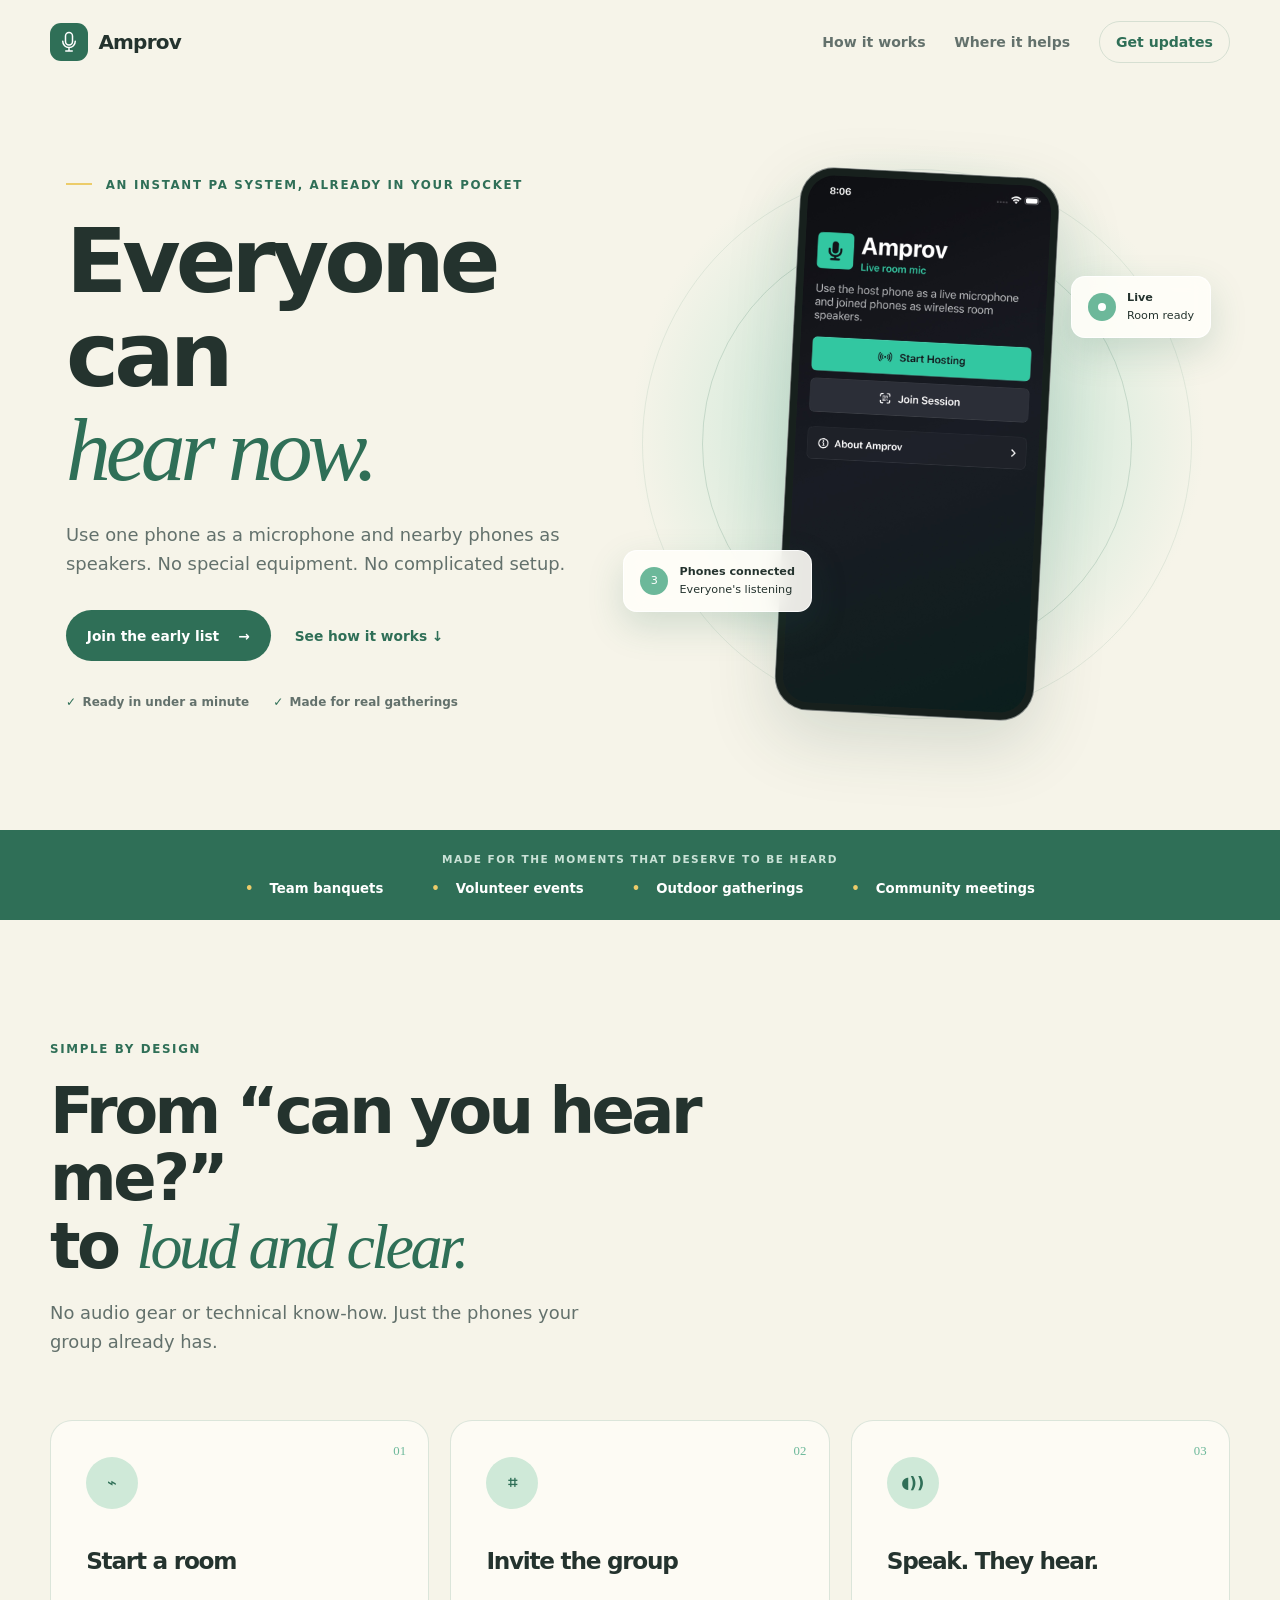
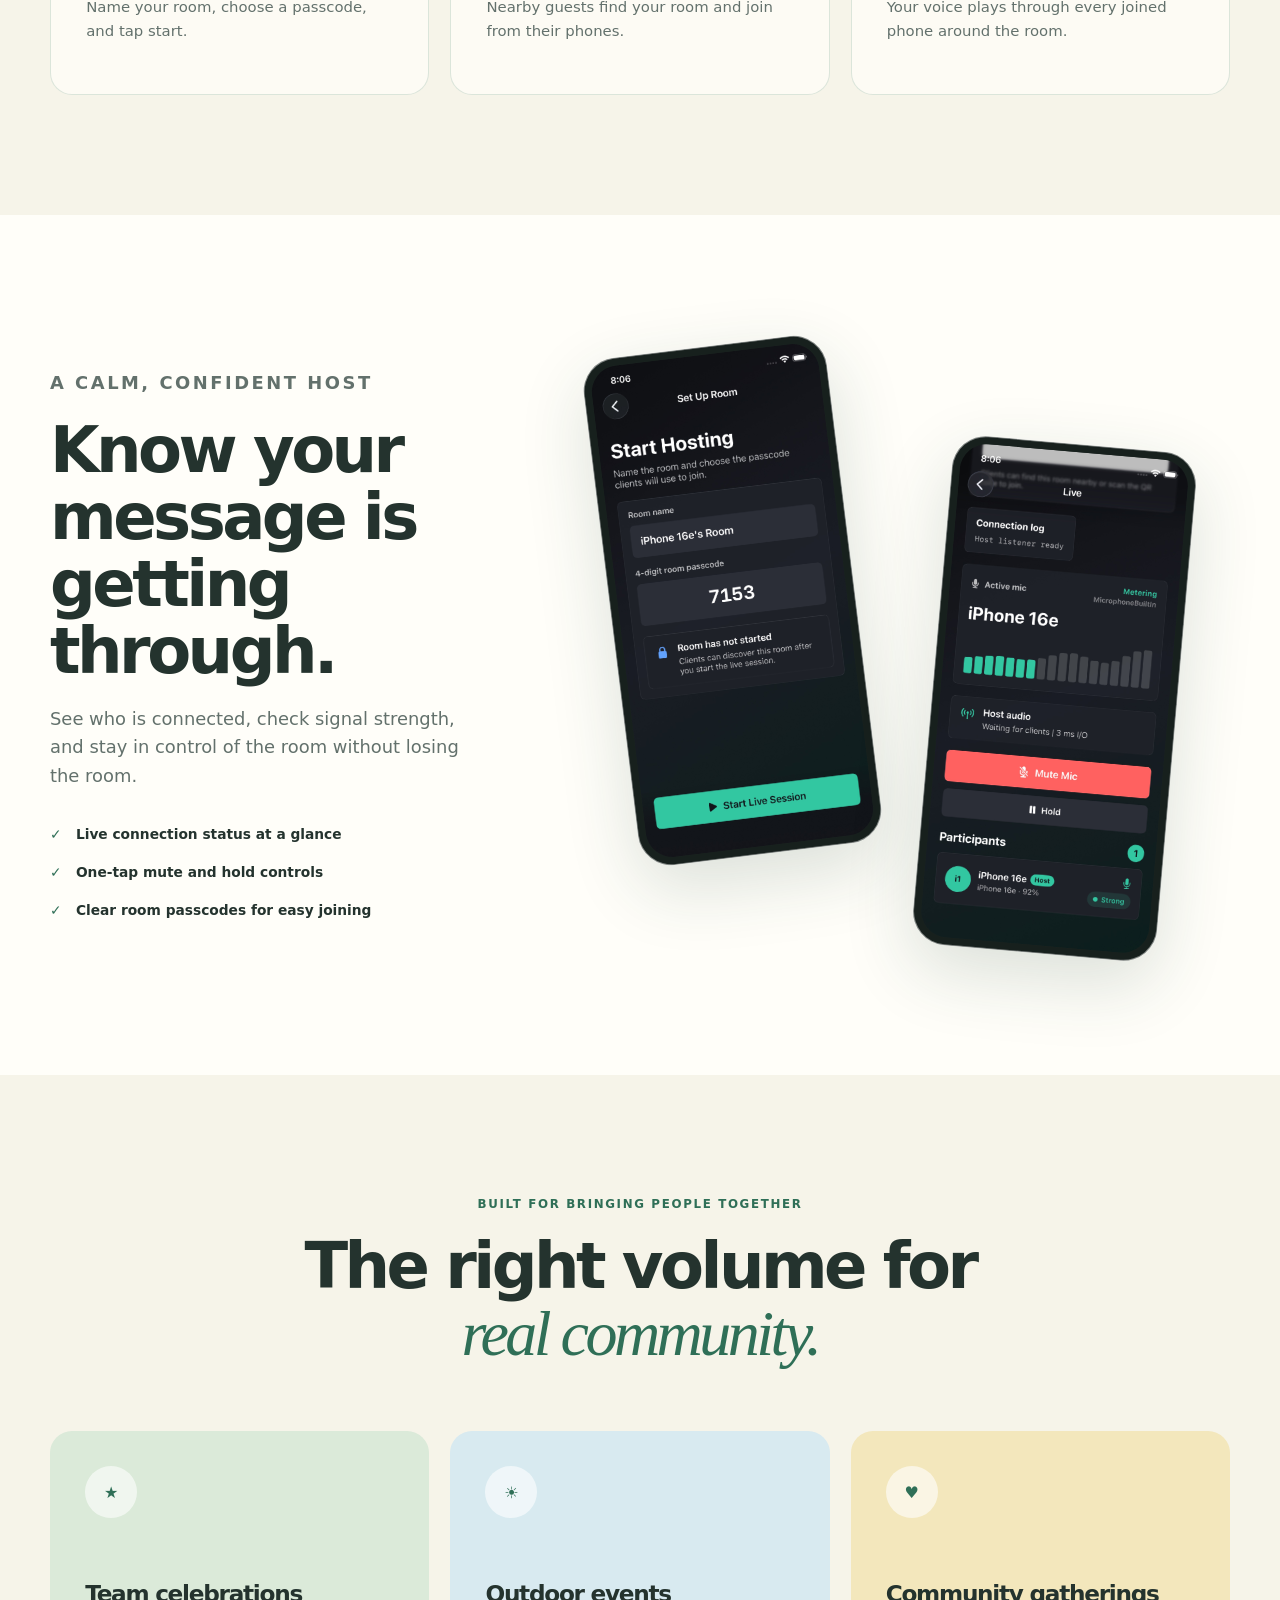
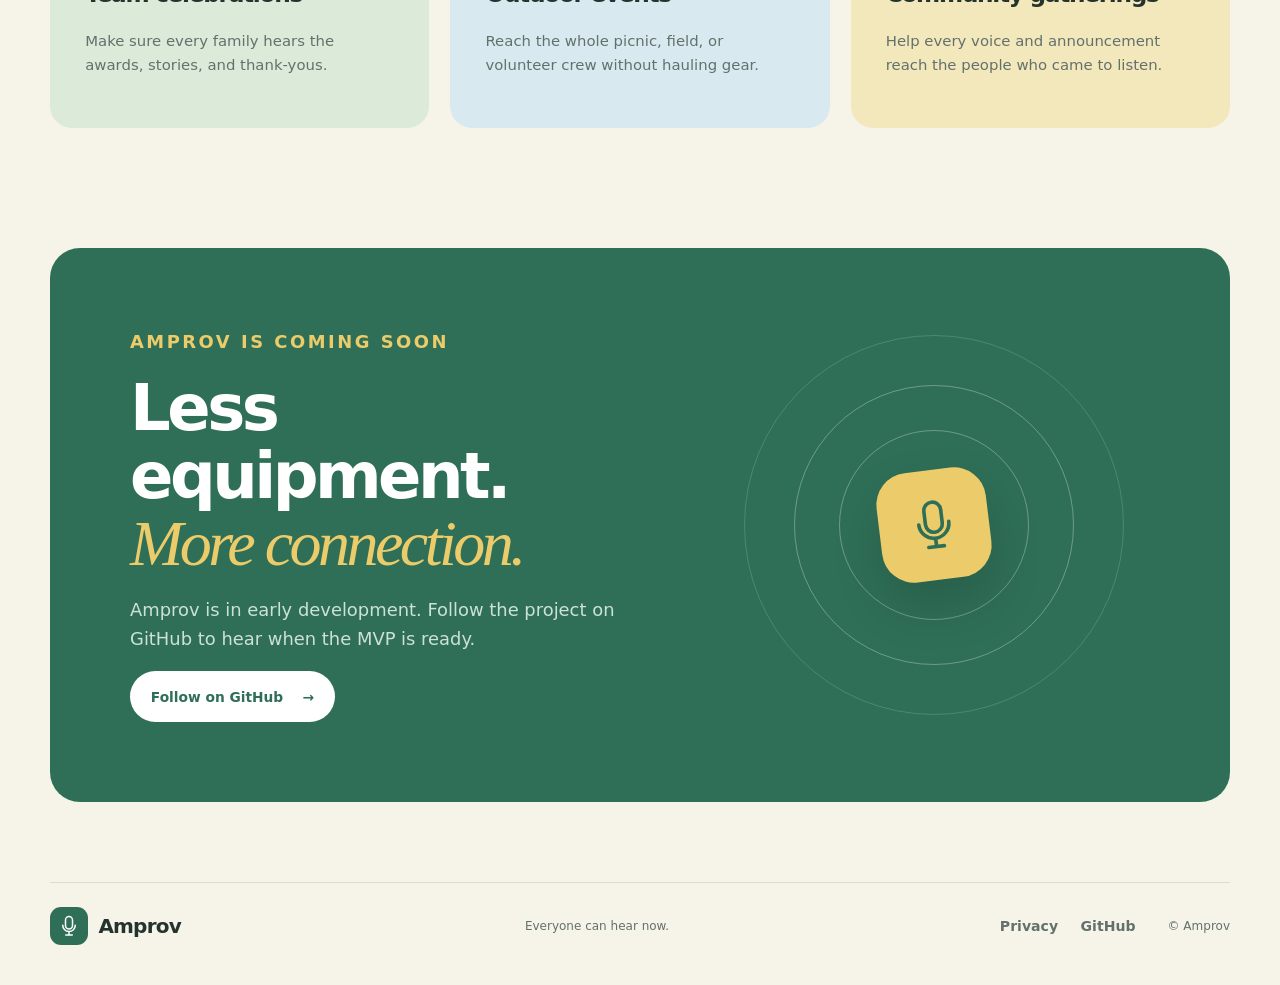
==== index.html @ 33fa5f2c "add core pages" ====
<!doctype html>
<html lang="en">
  <head>
    <meta charset="utf-8">
    <meta name="viewport" content="width=device-width, initial-scale=1">
    <meta name="description" content="Amprov turns nearby phones into an instant speaker system so everyone can hear.">
    <meta name="theme-color" content="#f6f4e9">
    <meta property="og:title" content="Amprov — Everyone can hear now.">
    <meta property="og:description" content="Turn nearby phones into an instant speaker system. No special equipment required.">
    <meta property="og:type" content="website">
    <title>Amprov — Everyone can hear now.</title>
    <link rel="stylesheet" href="styles.css">
    <script src="script.js" defer></script>
  </head>
  <body>
    <a class="skip-link" href="#main">Skip to content</a>

    <header class="site-header">
      <a class="brand" href="/" aria-label="Amprov home">
        <span class="brand-mark" aria-hidden="true">
          <svg viewBox="0 0 48 48" role="img">
            <path d="M17 12a7 7 0 0 1 14 0v11a7 7 0 0 1-14 0V12Z"></path>
            <path d="M11.5 22.5a12.5 12.5 0 0 0 25 0M24 35v7M17.5 42h13"></path>
          </svg>
        </span>
        <span>Amprov</span>
      </a>
      <nav class="nav-links" aria-label="Main navigation">
        <a href="#how-it-works">How it works</a>
        <a href="#use-cases">Where it helps</a>
        <a class="nav-cta" href="#availability">Get updates</a>
      </nav>
    </header>

    <main id="main">
      <section class="hero">
        <div class="hero-copy">
          <p class="eyebrow"><span></span> An instant PA system, already in your pocket</p>
          <h1>Everyone can<br><em>hear now.</em></h1>
          <p class="hero-text">Use one phone as a microphone and nearby phones as speakers. No special equipment. No complicated setup.</p>
          <div class="hero-actions">
            <a class="button button-primary" href="#availability">Join the early list <span aria-hidden="true">→</span></a>
            <a class="text-link" href="#how-it-works">See how it works <span aria-hidden="true">↓</span></a>
          </div>
          <ul class="hero-notes" aria-label="Product benefits">
            <li>Ready in under a minute</li>
            <li>Made for real gatherings</li>
          </ul>
        </div>

        <div class="hero-visual" aria-label="Amprov app preview">
          <div class="signal signal-one" aria-hidden="true"></div>
          <div class="signal signal-two" aria-hidden="true"></div>
          <div class="phone phone-main">
            <img src="assets/image/Home.jpg" alt="Amprov home screen with Start Hosting and Join Session buttons">
          </div>
          <div class="floating-card floating-card-top">
            <span class="pulse" aria-hidden="true"></span>
            <span><strong>Live</strong> Room ready</span>
          </div>
          <div class="floating-card floating-card-bottom">
            <span class="mini-avatar">3</span>
            <span><strong>Phones connected</strong> Everyone's listening</span>
          </div>
        </div>
      </section>

      <section class="trust-strip" aria-label="Ideal uses">
        <p>Made for the moments that deserve to be heard</p>
        <div>
          <span>Team banquets</span>
          <span>Volunteer events</span>
          <span>Outdoor gatherings</span>
          <span>Community meetings</span>
        </div>
      </section>

      <section class="section how-it-works" id="how-it-works">
        <div class="section-heading">
          <p class="eyebrow">Simple by design</p>
          <h2>From “can you hear me?”<br>to <em>loud and clear.</em></h2>
          <p>No audio gear or technical know-how. Just the phones your group already has.</p>
        </div>

        <div class="steps">
          <article class="step-card">
            <span class="step-number">01</span>
            <div class="step-icon" aria-hidden="true">⌁</div>
            <h3>Start a room</h3>
            <p>Name your room, choose a passcode, and tap start.</p>
          </article>
          <article class="step-card">
            <span class="step-number">02</span>
            <div class="step-icon" aria-hidden="true">⌗</div>
            <h3>Invite the group</h3>
            <p>Nearby guests find your room and join from their phones.</p>
          </article>
          <article class="step-card">
            <span class="step-number">03</span>
            <div class="step-icon" aria-hidden="true">◖))</div>
            <h3>Speak. They hear.</h3>
            <p>Your voice plays through every joined phone around the room.</p>
          </article>
        </div>
      </section>

      <section class="section product-showcase">
        <div class="showcase-copy">
          <p class="eyebrow">A calm, confident host</p>
          <h2>Know your message is getting through.</h2>
          <p>See who is connected, check signal strength, and stay in control of the room without losing the room.</p>
          <ul class="check-list">
            <li><span>✓</span> Live connection status at a glance</li>
            <li><span>✓</span> One-tap mute and hold controls</li>
            <li><span>✓</span> Clear room passcodes for easy joining</li>
          </ul>
        </div>
        <div class="phone-stage">
          <div class="phone phone-back">
            <img src="assets/image/Start Hosting.jpg" alt="Amprov room setup screen">
          </div>
          <div class="phone phone-front">
            <img src="assets/image/Live Host Session.jpg" alt="Amprov live host screen showing connected participants">
          </div>
        </div>
      </section>

      <section class="section use-cases" id="use-cases">
        <div class="section-heading centered">
          <p class="eyebrow">Built for bringing people together</p>
          <h2>The right volume for<br><em>real community.</em></h2>
        </div>
        <div class="use-grid">
          <article class="use-card use-card-green">
            <span class="use-icon" aria-hidden="true">★</span>
            <h3>Team celebrations</h3>
            <p>Make sure every family hears the awards, stories, and thank-yous.</p>
          </article>
          <article class="use-card use-card-blue">
            <span class="use-icon" aria-hidden="true">☀</span>
            <h3>Outdoor events</h3>
            <p>Reach the whole picnic, field, or volunteer crew without hauling gear.</p>
          </article>
          <article class="use-card use-card-gold">
            <span class="use-icon" aria-hidden="true">♥</span>
            <h3>Community gatherings</h3>
            <p>Help every voice and announcement reach the people who came to listen.</p>
          </article>
        </div>
      </section>

      <section class="section availability" id="availability">
        <div>
          <p class="eyebrow light">Amprov is coming soon</p>
          <h2>Less equipment.<br><em>More connection.</em></h2>
          <p>Amprov is in early development. Follow the project on GitHub to hear when the MVP is ready.</p>
          <a class="button button-light" href="https://github.com/cwhite616/amprov.com">Follow on GitHub <span aria-hidden="true">→</span></a>
        </div>
        <div class="availability-art" aria-hidden="true">
          <div class="center-mic">
            <svg viewBox="0 0 48 48">
              <path d="M17 12a7 7 0 0 1 14 0v11a7 7 0 0 1-14 0V12Z"></path>
              <path d="M11.5 22.5a12.5 12.5 0 0 0 25 0M24 35v7M17.5 42h13"></path>
            </svg>
          </div>
          <span class="orbit orbit-one"></span>
          <span class="orbit orbit-two"></span>
          <span class="orbit orbit-three"></span>
        </div>
      </section>
    </main>

    <footer class="site-footer">
      <a class="brand" href="/" aria-label="Amprov home">
        <span class="brand-mark" aria-hidden="true">
          <svg viewBox="0 0 48 48"><path d="M17 12a7 7 0 0 1 14 0v11a7 7 0 0 1-14 0V12Z"></path><path d="M11.5 22.5a12.5 12.5 0 0 0 25 0M24 35v7M17.5 42h13"></path></svg>
        </span>
        <span>Amprov</span>
      </a>
      <p>Everyone can hear now.</p>
      <div class="footer-links">
        <a href="privacy.html">Privacy</a>
        <a href="https://github.com/cwhite616/amprov.com">GitHub</a>
      </div>
      <p class="copyright">© <span data-year></span> Amprov</p>
    </footer>
  </body>
</html>
---- styles.css ----
:root {
  --green: #2f6f57;
  --green-light: #6cb89a;
  --mint: #cfe9d8;
  --blue: #319fd5;
  --gold: #eccc6a;
  --cream: #f6f4e9;
  --paper: #fffef9;
  --ink: #24332e;
  --muted: #63716c;
  --line: rgba(47, 111, 87, 0.16);
  --shadow: 0 24px 70px rgba(33, 66, 53, 0.16);
}

* { box-sizing: border-box; }
html { scroll-behavior: smooth; }
body {
  margin: 0;
  color: var(--ink);
  background: var(--cream);
  font-family: Inter, ui-sans-serif, system-ui, -apple-system, BlinkMacSystemFont, "Segoe UI", sans-serif;
  line-height: 1.6;
}
img { display: block; max-width: 100%; }
a { color: inherit; }
.skip-link {
  position: fixed;
  z-index: 100;
  top: 0;
  left: 1rem;
  padding: .65rem 1rem;
  color: white;
  background: var(--green);
  transform: translateY(-120%);
}
.skip-link:focus { transform: translateY(0); }
.site-header, .site-footer, .section, .hero {
  width: min(1180px, calc(100% - 40px));
  margin-inline: auto;
}
.site-header {
  position: relative;
  z-index: 10;
  display: flex;
  align-items: center;
  justify-content: space-between;
  min-height: 84px;
}
.brand {
  display: inline-flex;
  align-items: center;
  gap: .65rem;
  color: var(--ink);
  font-size: 1.25rem;
  font-weight: 800;
  letter-spacing: -.04em;
  text-decoration: none;
}
.brand-mark {
  display: grid;
  width: 38px;
  height: 38px;
  place-items: center;
  color: white;
  background: var(--green);
  border-radius: 11px;
}
.brand-mark svg, .center-mic svg {
  width: 24px;
  fill: none;
  stroke: currentColor;
  stroke-linecap: round;
  stroke-linejoin: round;
  stroke-width: 3;
}
.nav-links { display: flex; align-items: center; gap: 1.8rem; }
.nav-links a, .footer-links a {
  color: var(--muted);
  font-size: .88rem;
  font-weight: 700;
  text-decoration: none;
}
.nav-links a:hover, .footer-links a:hover, .policy-content a { color: var(--green); }
.nav-links .nav-cta {
  padding: .55rem 1rem;
  color: var(--green);
  border: 1px solid var(--line);
  border-radius: 999px;
}
.hero {
  display: grid;
  grid-template-columns: .94fr 1.06fr;
  min-height: 680px;
  padding: 60px 0 86px;
}
.hero-copy {
  position: relative;
  z-index: 2;
  align-self: center;
  padding: 0 1rem;
}
.eyebrow {
  margin: 0 0 1.2rem;
  color: var(--green);
  font-size: .74rem;
  font-weight: 850;
  letter-spacing: .14em;
  text-transform: uppercase;
}
.eyebrow span {
  display: inline-block;
  width: 26px;
  height: 2px;
  margin: 0 .5rem .2rem 0;
  background: var(--gold);
}
h1, h2, h3, p { margin-top: 0; }
h1, h2, h3 { line-height: 1.05; letter-spacing: -.055em; }
h1 { margin-bottom: 1.5rem; font-size: clamp(4rem, 7vw, 6.7rem); }
h2 { margin-bottom: 1.2rem; font-size: clamp(2.8rem, 5vw, 4.8rem); }
h3 { font-size: 1.45rem; }
em { color: var(--green); font-family: Georgia, serif; font-weight: 400; }
.hero-text, .section-heading > p:last-child, .showcase-copy > p, .availability > div > p {
  max-width: 560px;
  color: var(--muted);
  font-size: 1.12rem;
}
.hero-actions { display: flex; align-items: center; gap: 1.5rem; margin: 2rem 0; }
.button {
  display: inline-flex;
  align-items: center;
  gap: 1.2rem;
  justify-content: center;
  padding: .9rem 1.3rem;
  border-radius: 999px;
  font-size: .86rem;
  font-weight: 800;
  text-decoration: none;
  transition: transform .2s, box-shadow .2s;
}
.button:hover { transform: translateY(-2px); box-shadow: 0 12px 28px rgba(36, 51, 46, .2); }
.button-primary { color: white; background: var(--green); }
.text-link { color: var(--green); font-size: .86rem; font-weight: 800; text-decoration: none; }
.hero-notes {
  display: flex;
  gap: 1.5rem;
  margin: 0;
  padding: 0;
  color: var(--muted);
  font-size: .75rem;
  font-weight: 700;
  list-style: none;
}
.hero-notes li::before { content: "✓"; margin-right: .4rem; color: var(--green); }
.hero-visual {
  position: relative;
  display: grid;
  min-height: 600px;
  place-items: center;
  border-radius: 42% 42% 18% 18%;
  background: radial-gradient(circle at 50% 48%, #d4eadb 0 30%, transparent 65%);
}
.phone {
  overflow: hidden;
  padding: 7px;
  background: #17201d;
  border: 1px solid rgba(255,255,255,.45);
  border-radius: 34px;
  box-shadow: var(--shadow);
}
.phone img { border-radius: 27px; }
.phone-main { z-index: 2; width: 260px; transform: rotate(3deg); }
.signal {
  position: absolute;
  width: 430px;
  height: 430px;
  border: 1px solid rgba(47, 111, 87, .18);
  border-radius: 50%;
}
.signal-two { width: 550px; height: 550px; opacity: .55; }
.floating-card {
  position: absolute;
  z-index: 3;
  display: flex;
  align-items: center;
  gap: .7rem;
  padding: .75rem 1rem;
  background: rgba(255, 254, 249, .9);
  border: 1px solid rgba(255,255,255,.8);
  border-radius: 14px;
  box-shadow: 0 14px 36px rgba(47, 111, 87, .18);
  backdrop-filter: blur(10px);
  font-size: .7rem;
}
.floating-card span:last-child { display: grid; }
.floating-card-top { top: 22%; right: 3%; }
.floating-card-bottom { bottom: 22%; left: 3%; }
.pulse, .mini-avatar {
  display: grid;
  width: 28px;
  height: 28px;
  place-items: center;
  color: white;
  background: var(--green-light);
  border-radius: 50%;
}
.pulse::after { content: ""; width: 8px; height: 8px; background: white; border-radius: 50%; }
.trust-strip {
  width: 100%;
  padding: 1.3rem 5vw;
  color: white;
  background: var(--green);
  text-align: center;
}
.trust-strip p { margin-bottom: .65rem; color: #cae2d7; font-size: .66rem; font-weight: 800; letter-spacing: .14em; text-transform: uppercase; }
.trust-strip div { display: flex; flex-wrap: wrap; gap: 1.5rem 3rem; justify-content: center; font-size: .83rem; font-weight: 800; }
.trust-strip span::before { content: "•"; margin-right: 1rem; color: var(--gold); }
.section { padding: 120px 0; }
.section-heading { max-width: 700px; margin-bottom: 4rem; }
.centered { margin-inline: auto; text-align: center; }
.centered p { margin-inline: auto; }
.steps { display: grid; grid-template-columns: repeat(3, 1fr); gap: 1.3rem; }
.step-card {
  position: relative;
  min-height: 270px;
  padding: 2.2rem;
  background: rgba(255, 254, 249, .72);
  border: 1px solid var(--line);
  border-radius: 22px;
}
.step-card p, .use-card p { color: var(--muted); font-size: .93rem; }
.step-number { position: absolute; top: 1.2rem; right: 1.4rem; color: var(--green-light); font-family: Georgia, serif; font-size: .8rem; }
.step-icon, .use-icon {
  display: grid;
  width: 52px;
  height: 52px;
  margin-bottom: 2.5rem;
  place-items: center;
  color: var(--green);
  background: var(--mint);
  border-radius: 50%;
  font-weight: 800;
}
.product-showcase {
  display: grid;
  grid-template-columns: .8fr 1.2fr;
  align-items: center;
  gap: 5rem;
  width: 100%;
  max-width: none;
  padding-inline: max(40px, calc((100vw - 1180px) / 2));
  background: var(--paper);
}
.showcase-copy { max-width: 470px; }
.check-list { display: grid; gap: 1rem; margin: 2rem 0 0; padding: 0; list-style: none; font-size: .86rem; font-weight: 750; }
.check-list span { margin-right: .6rem; color: var(--green); }
.phone-stage { position: relative; min-height: 620px; }
.phone-stage .phone { position: absolute; width: 245px; }
.phone-back { top: 10px; left: 6%; transform: rotate(-7deg); }
.phone-front { z-index: 2; right: 8%; bottom: 0; transform: rotate(5deg); }
.use-grid { display: grid; grid-template-columns: repeat(3, 1fr); gap: 1.3rem; }
.use-card { min-height: 290px; padding: 2.2rem; border-radius: 22px; }
.use-card-green { background: #dbead9; }
.use-card-blue { background: #d8eaf0; }
.use-card-gold { background: #f3e7bc; }
.use-card .use-icon { margin-bottom: 4rem; background: rgba(255,255,255,.6); }
.availability {
  display: grid;
  grid-template-columns: 1fr .8fr;
  align-items: center;
  gap: 3rem;
  overflow: hidden;
  margin-bottom: 5rem;
  padding: 5rem;
  color: white;
  background: var(--green);
  border-radius: 30px;
}
.availability h2 { font-size: clamp(2.6rem, 5vw, 4.6rem); }
.availability em { color: var(--gold); }
.availability > div > p { color: #cce1d7; }
.eyebrow.light { color: var(--gold); }
.button-light { color: var(--green); background: white; }
.availability-art { position: relative; display: grid; min-height: 340px; place-items: center; }
.center-mic { z-index: 2; display: grid; width: 110px; height: 110px; place-items: center; color: var(--green); background: var(--gold); border-radius: 32px; transform: rotate(-7deg); box-shadow: 0 24px 50px rgba(0,0,0,.15); }
.center-mic svg { width: 58px; }
.orbit { position: absolute; width: 190px; height: 190px; border: 1px solid rgba(255,255,255,.3); border-radius: 50%; }
.orbit-two { width: 280px; height: 280px; }
.orbit-three { width: 380px; height: 380px; opacity: .5; }
.site-footer {
  display: grid;
  grid-template-columns: 1fr 1fr auto auto;
  align-items: center;
  gap: 2rem;
  padding: 1.5rem 0 2.5rem;
  border-top: 1px solid var(--line);
}
.site-footer p { margin: 0; color: var(--muted); font-size: .75rem; }
.footer-links { display: flex; gap: 1.4rem; }
.policy-page { width: min(840px, calc(100% - 40px)); margin: 4rem auto 8rem; }
.policy-hero { padding: 4rem 0; border-bottom: 1px solid var(--line); }
.policy-hero h1 { margin-bottom: .5rem; font-size: clamp(3.5rem, 8vw, 6rem); }
.policy-hero > p:last-child { color: var(--muted); }
.policy-content { padding: 3rem 0; }
.policy-content h2 { margin: 3rem 0 .8rem; font-size: 1.7rem; }
.policy-content p, .policy-content li { color: #4f5e58; }
.policy-content li { margin-bottom: .65rem; }
.policy-intro { color: var(--ink) !important; font-size: 1.3rem; font-weight: 600; }

@media (max-width: 900px) {
  .hero { grid-template-columns: 1fr; padding-top: 70px; text-align: center; }
  .hero-copy { padding: 0; }
  .hero-text, .hero-notes, .hero-actions { justify-content: center; margin-inline: auto; }
  .hero-visual { min-height: 620px; }
  .steps, .use-grid { grid-template-columns: 1fr; }
  .step-card, .use-card { min-height: 0; }
  .product-showcase { grid-template-columns: 1fr; gap: 2rem; }
  .showcase-copy { max-width: 680px; }
  .availability { grid-template-columns: 1fr; padding: 3.5rem; }
  .availability-art { min-height: 260px; }
}
@media (max-width: 640px) {
  .site-header { min-height: 70px; }
  .nav-links a:not(.nav-cta) { display: none; }
  .hero { padding-top: 40px; }
  h1 { font-size: clamp(3.6rem, 18vw, 5rem); }
  .hero-actions, .hero-notes { flex-direction: column; }
  .hero-visual { min-height: 540px; }
  .phone-main { width: 220px; }
  .signal { width: 330px; height: 330px; }
  .signal-two { width: 430px; height: 430px; }
  .floating-card-top { right: -3%; }
  .floating-card-bottom { left: -3%; }
  .section { padding: 80px 0; }
  .product-showcase { padding-inline: 20px; }
  .phone-stage { min-height: 500px; }
  .phone-stage .phone { width: 190px; }
  .phone-back { left: 0; }
  .phone-front { right: 0; }
  .availability { width: calc(100% - 40px); margin-bottom: 3rem; padding: 2.5rem 1.5rem; }
  .site-footer { grid-template-columns: 1fr 1fr; }
  .copyright { text-align: right; }
}
@media (prefers-reduced-motion: reduce) {
  html { scroll-behavior: auto; }
  *, *::before, *::after { transition-duration: .01ms !important; }
}
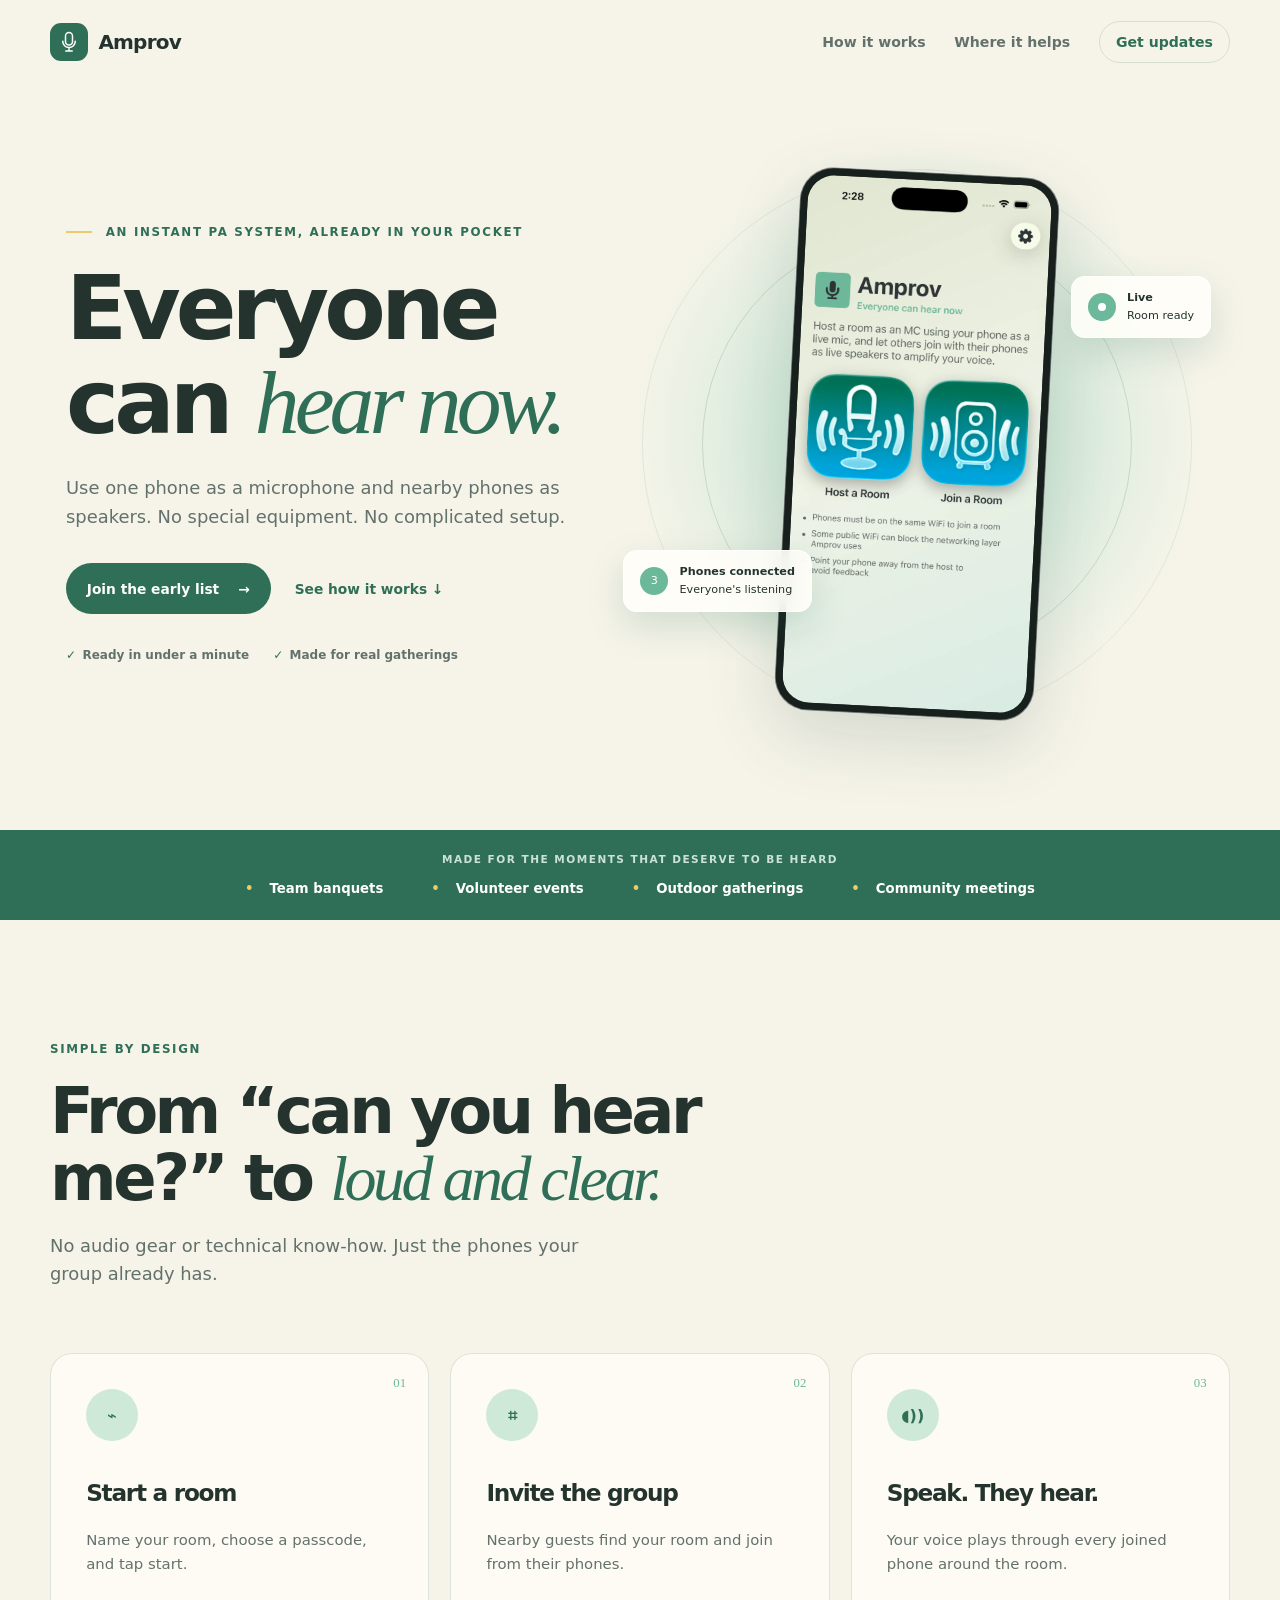
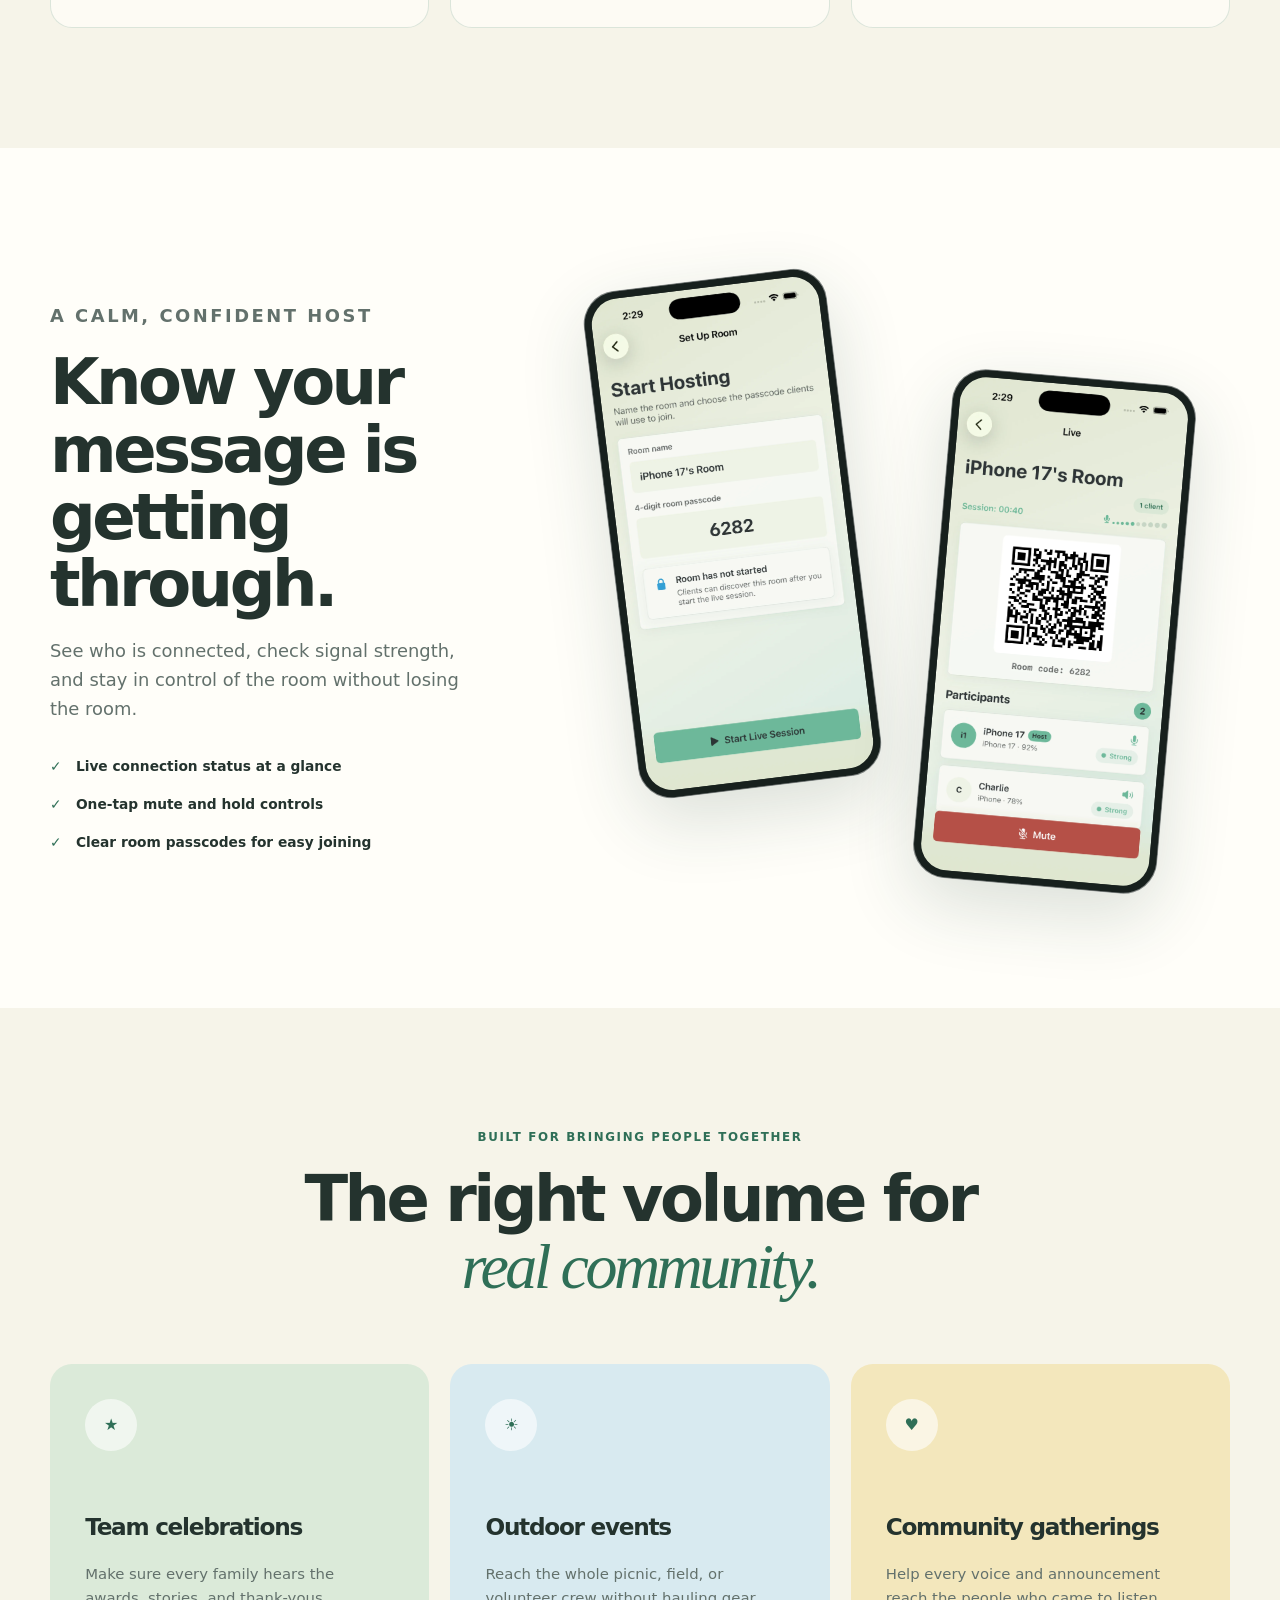
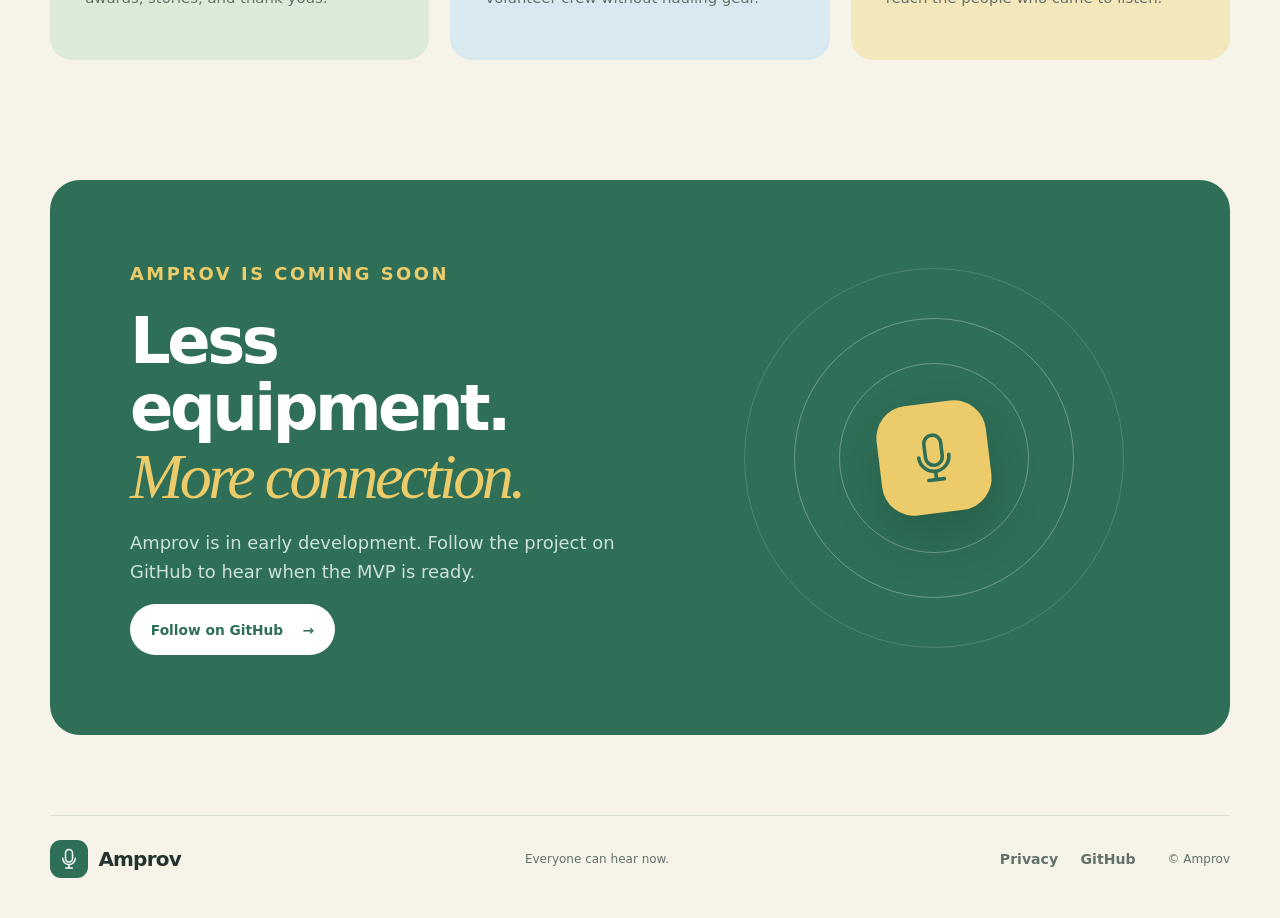
==== commit 1cf3add7: "refresh marketing site screenshots" ====
--- a/index.html
+++ b/index.html
@@ -36,7 +36,7 @@
       <section class="hero">
         <div class="hero-copy">
           <p class="eyebrow"><span></span> An instant PA system, already in your pocket</p>
-          <h1>Everyone can<br><em>hear now.</em></h1>
+          <h1>Everyone can <em>hear now.</em></h1>
           <p class="hero-text">Use one phone as a microphone and nearby phones as speakers. No special equipment. No complicated setup.</p>
           <div class="hero-actions">
             <a class="button button-primary" href="#availability">Join the early list <span aria-hidden="true">→</span></a>
@@ -52,7 +52,7 @@
           <div class="signal signal-one" aria-hidden="true"></div>
           <div class="signal signal-two" aria-hidden="true"></div>
           <div class="phone phone-main">
-            <img src="assets/image/Home.jpg" alt="Amprov home screen with Start Hosting and Join Session buttons">
+            <img src="assets/image/Home.webp" alt="Amprov home screen with Start Hosting and Join Room buttons">
           </div>
           <div class="floating-card floating-card-top">
             <span class="pulse" aria-hidden="true"></span>
@@ -78,7 +78,7 @@
       <section class="section how-it-works" id="how-it-works">
         <div class="section-heading">
           <p class="eyebrow">Simple by design</p>
-          <h2>From “can you hear me?”<br>to <em>loud and clear.</em></h2>
+          <h2>From “can you hear me?” to <em>loud and clear.</em></h2>
           <p>No audio gear or technical know-how. Just the phones your group already has.</p>
         </div>
 
@@ -117,10 +117,10 @@
         </div>
         <div class="phone-stage">
           <div class="phone phone-back">
-            <img src="assets/image/Start Hosting.jpg" alt="Amprov room setup screen">
+            <img src="assets/image/Start Hosting.webp" alt="Amprov room setup screen">
           </div>
           <div class="phone phone-front">
-            <img src="assets/image/Live Host Session.jpg" alt="Amprov live host screen showing connected participants">
+            <img src="assets/image/Live Room.webp" alt="Amprov live room screen showing connected participants">
           </div>
         </div>
       </section>
--- a/styles.css
+++ b/styles.css
@@ -16,6 +16,7 @@
 html { scroll-behavior: smooth; }
 body {
   margin: 0;
+  overflow-x: hidden;
   color: var(--ink);
   background: var(--cream);
   font-family: Inter, ui-sans-serif, system-ui, -apple-system, BlinkMacSystemFont, "Segoe UI", sans-serif;
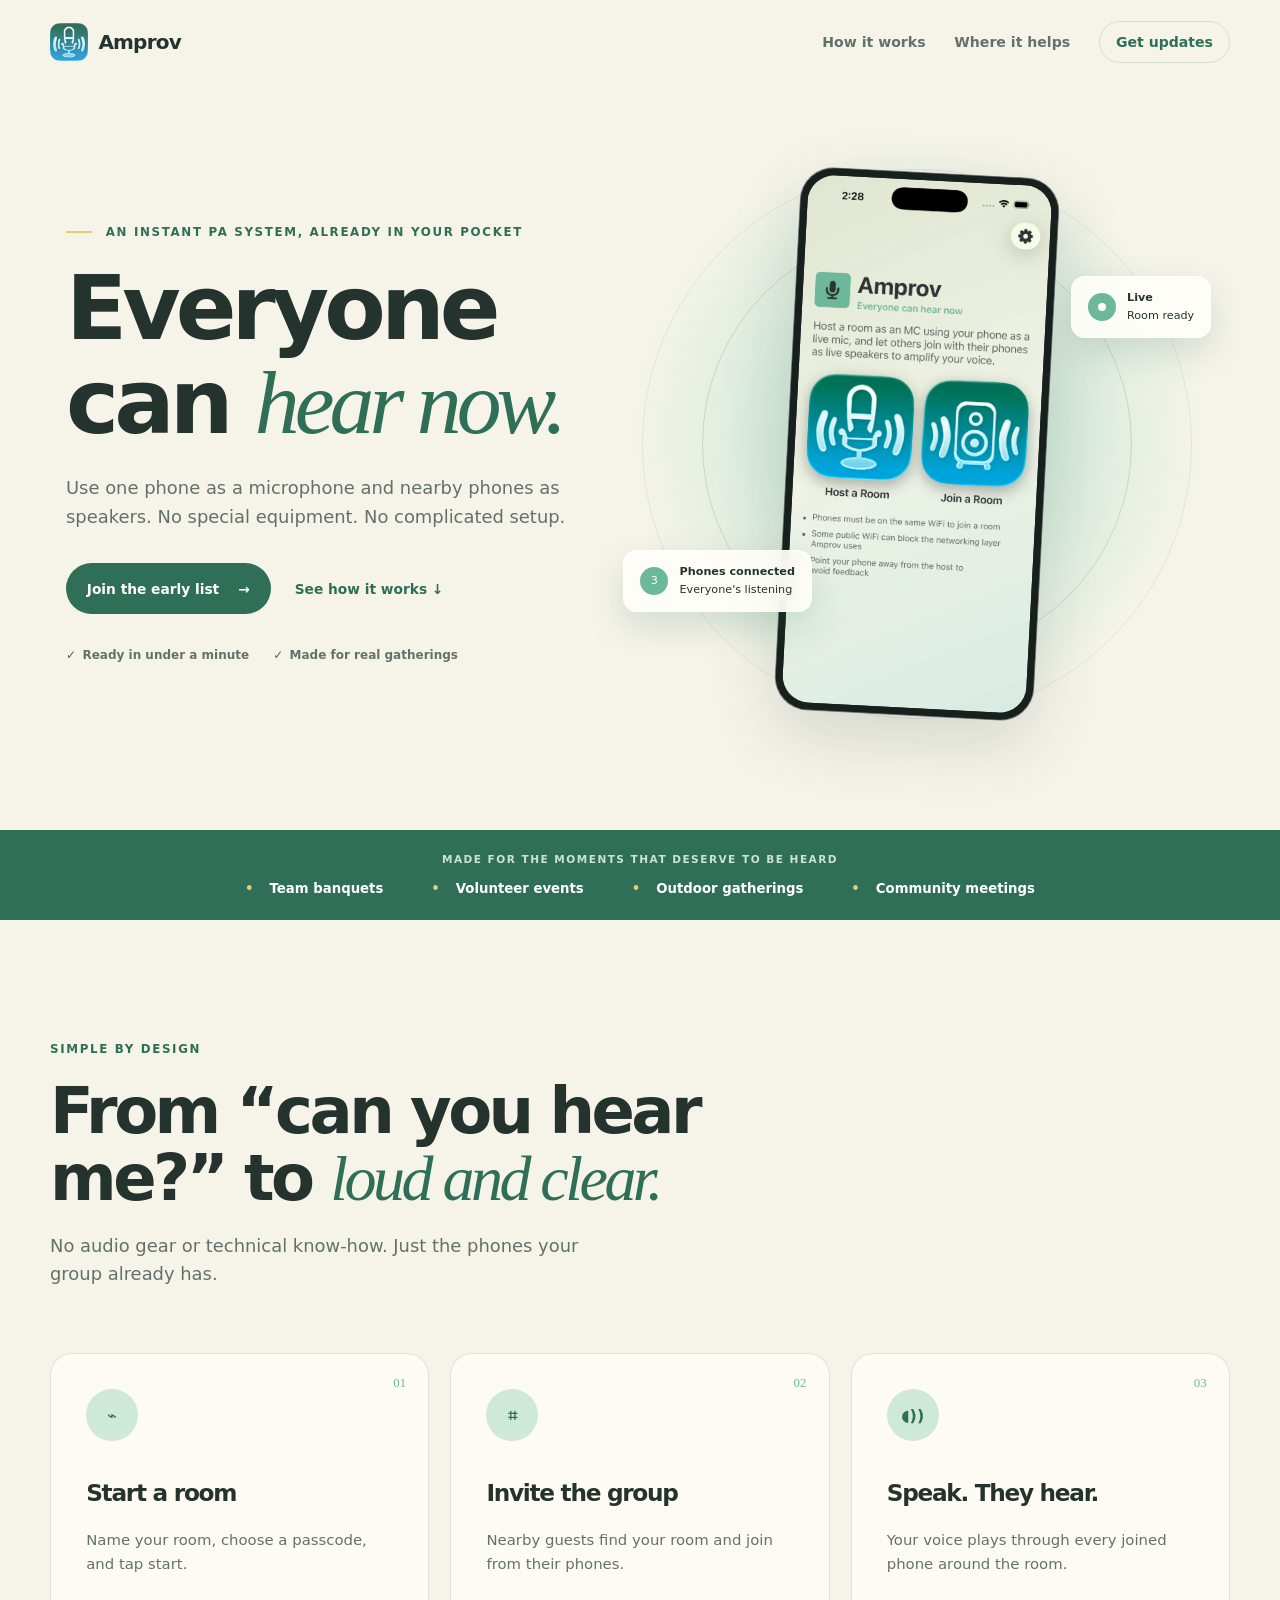
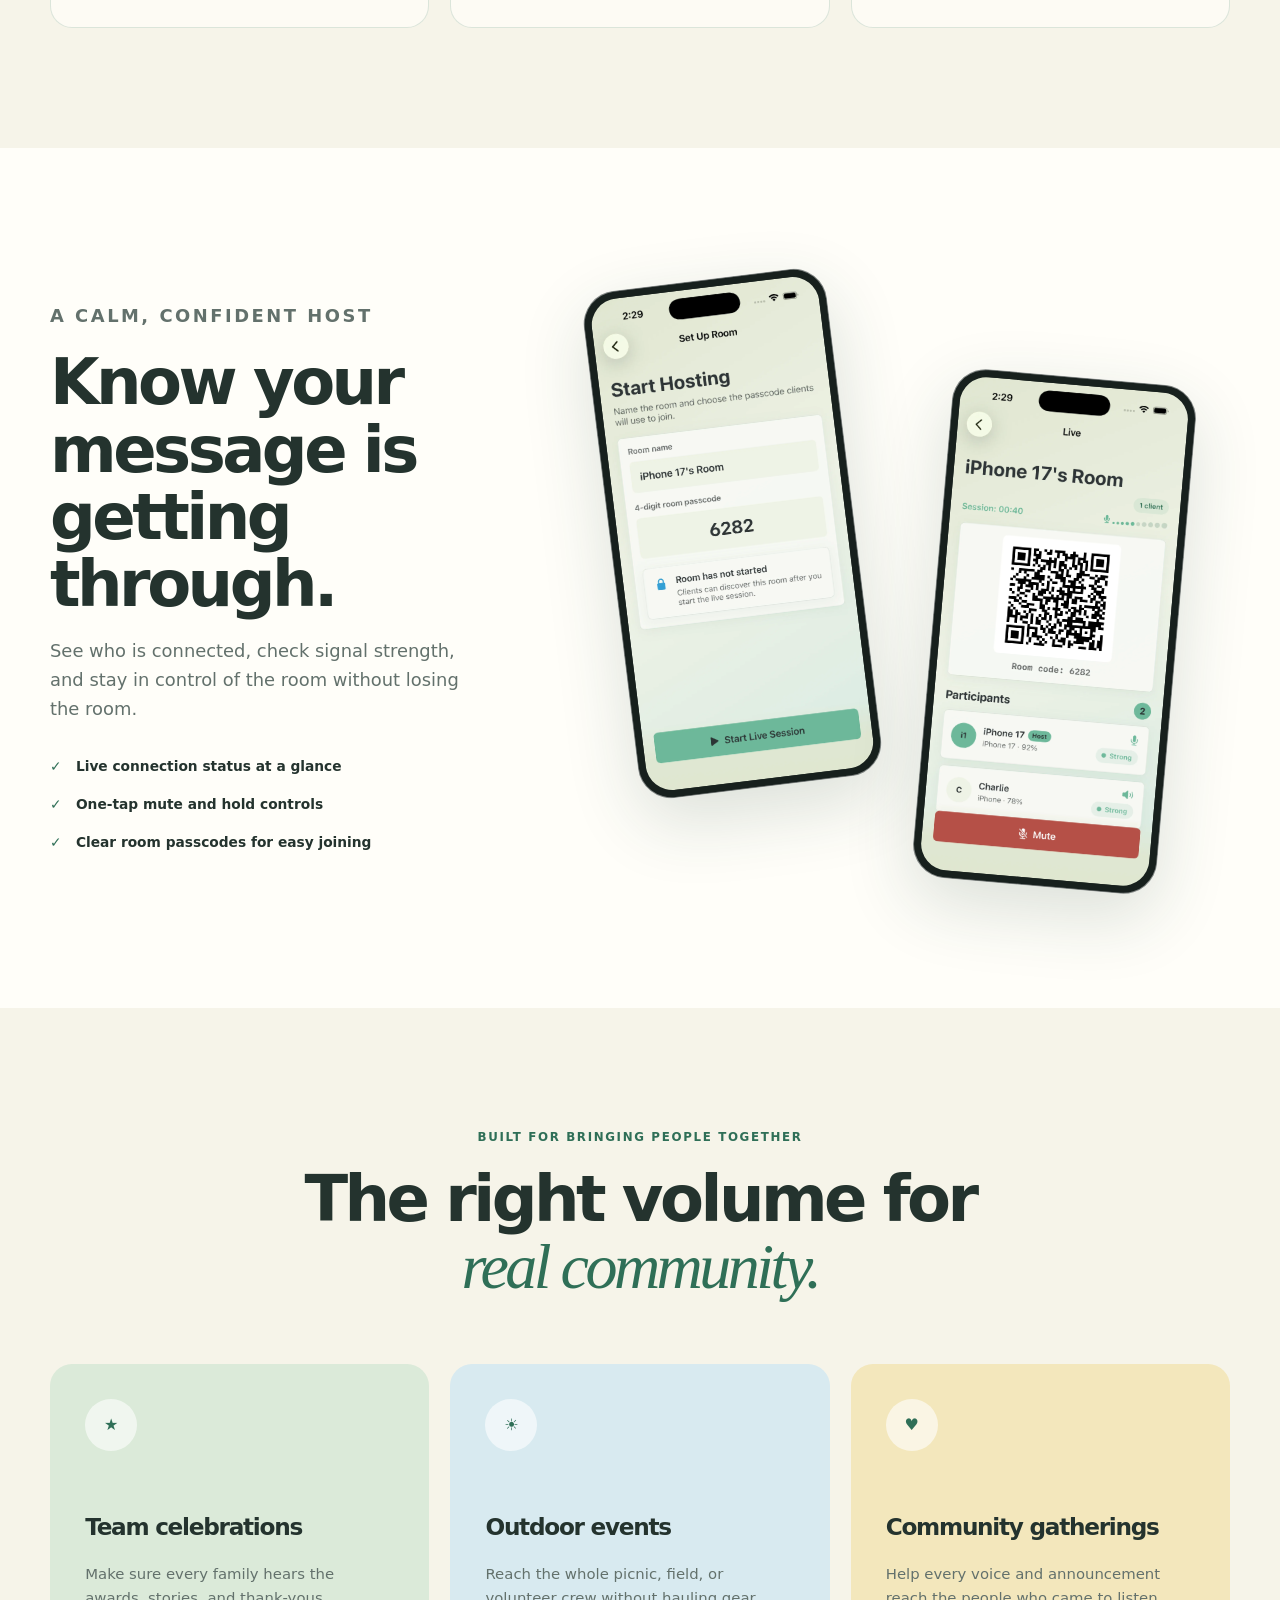
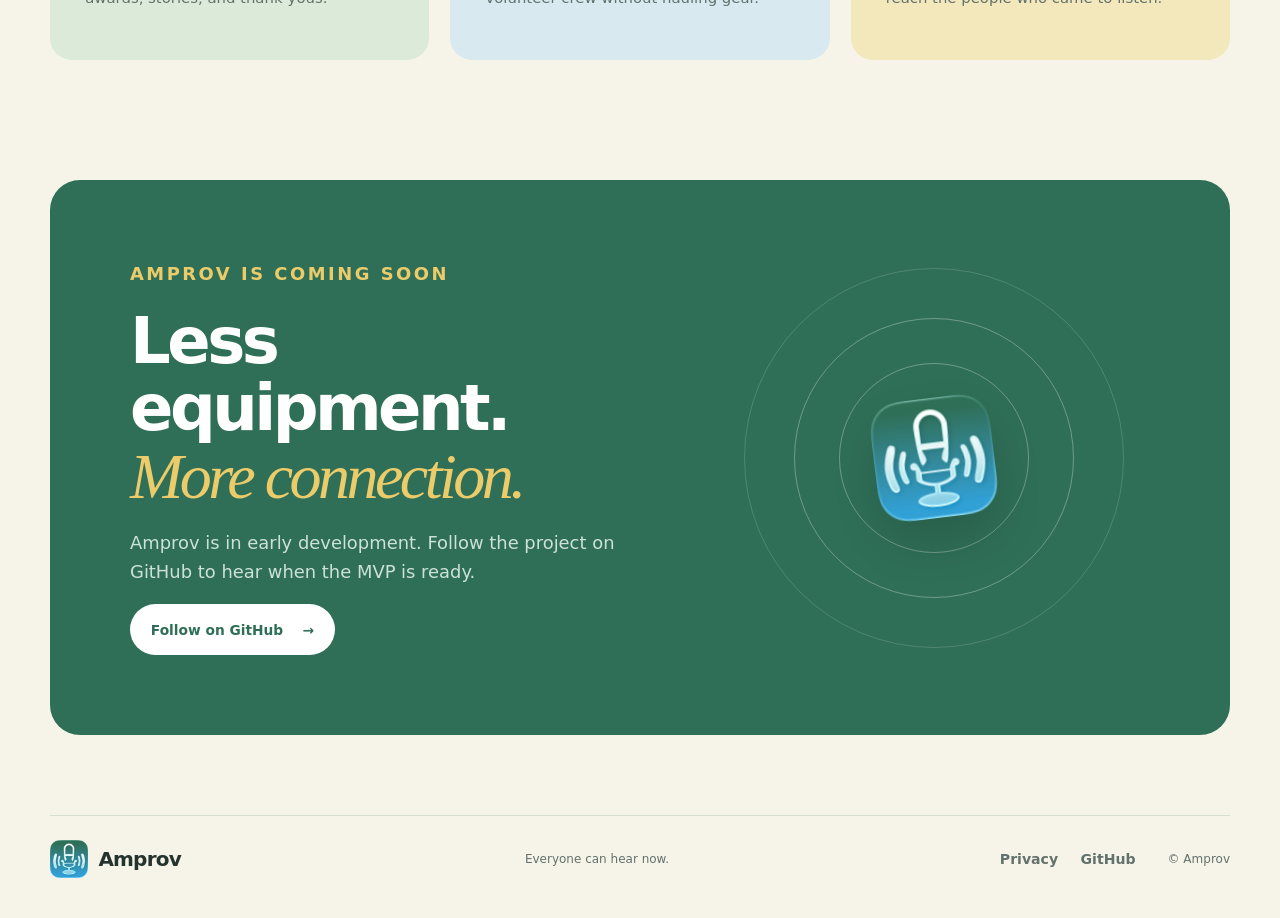
==== commit 8c923086: "use Amprov app icon across site" ====
--- a/index.html
+++ b/index.html
@@ -9,6 +9,9 @@
     <meta property="og:description" content="Turn nearby phones into an instant speaker system. No special equipment required.">
     <meta property="og:type" content="website">
     <title>Amprov — Everyone can hear now.</title>
+    <link rel="icon" type="image/png" sizes="32x32" href="favicon-32x32.png">
+    <link rel="icon" type="image/png" sizes="16x16" href="favicon-16x16.png">
+    <link rel="apple-touch-icon" sizes="180x180" href="apple-touch-icon.png">
     <link rel="stylesheet" href="styles.css">
     <script src="script.js" defer></script>
   </head>
@@ -18,10 +21,7 @@
     <header class="site-header">
       <a class="brand" href="/" aria-label="Amprov home">
         <span class="brand-mark" aria-hidden="true">
-          <svg viewBox="0 0 48 48" role="img">
-            <path d="M17 12a7 7 0 0 1 14 0v11a7 7 0 0 1-14 0V12Z"></path>
-            <path d="M11.5 22.5a12.5 12.5 0 0 0 25 0M24 35v7M17.5 42h13"></path>
-          </svg>
+          <img src="assets/image/Amprov-mic.webp" alt="">
         </span>
         <span>Amprov</span>
       </a>
@@ -158,10 +158,7 @@
         </div>
         <div class="availability-art" aria-hidden="true">
           <div class="center-mic">
-            <svg viewBox="0 0 48 48">
-              <path d="M17 12a7 7 0 0 1 14 0v11a7 7 0 0 1-14 0V12Z"></path>
-              <path d="M11.5 22.5a12.5 12.5 0 0 0 25 0M24 35v7M17.5 42h13"></path>
-            </svg>
+            <img src="assets/image/Amprov-mic.webp" alt="">
           </div>
           <span class="orbit orbit-one"></span>
           <span class="orbit orbit-two"></span>
@@ -173,7 +170,7 @@
     <footer class="site-footer">
       <a class="brand" href="/" aria-label="Amprov home">
         <span class="brand-mark" aria-hidden="true">
-          <svg viewBox="0 0 48 48"><path d="M17 12a7 7 0 0 1 14 0v11a7 7 0 0 1-14 0V12Z"></path><path d="M11.5 22.5a12.5 12.5 0 0 0 25 0M24 35v7M17.5 42h13"></path></svg>
+          <img src="assets/image/Amprov-mic.webp" alt="">
         </span>
         <span>Amprov</span>
       </a>
--- a/styles.css
+++ b/styles.css
@@ -58,21 +58,14 @@
   text-decoration: none;
 }
 .brand-mark {
-  display: grid;
   width: 38px;
   height: 38px;
-  place-items: center;
-  color: white;
-  background: var(--green);
-  border-radius: 11px;
-}
-.brand-mark svg, .center-mic svg {
-  width: 24px;
-  fill: none;
-  stroke: currentColor;
-  stroke-linecap: round;
-  stroke-linejoin: round;
-  stroke-width: 3;
+  flex: 0 0 auto;
+}
+.brand-mark img {
+  width: 100%;
+  height: 100%;
+  object-fit: contain;
 }
 .nav-links { display: flex; align-items: center; gap: 1.8rem; }
 .nav-links a, .footer-links a {
@@ -283,8 +276,8 @@
 .eyebrow.light { color: var(--gold); }
 .button-light { color: var(--green); background: white; }
 .availability-art { position: relative; display: grid; min-height: 340px; place-items: center; }
-.center-mic { z-index: 2; display: grid; width: 110px; height: 110px; place-items: center; color: var(--green); background: var(--gold); border-radius: 32px; transform: rotate(-7deg); box-shadow: 0 24px 50px rgba(0,0,0,.15); }
-.center-mic svg { width: 58px; }
+.center-mic { z-index: 2; width: 120px; height: 120px; transform: rotate(-7deg); filter: drop-shadow(0 24px 25px rgba(0,0,0,.15)); }
+.center-mic img { width: 100%; height: 100%; object-fit: contain; }
 .orbit { position: absolute; width: 190px; height: 190px; border: 1px solid rgba(255,255,255,.3); border-radius: 50%; }
 .orbit-two { width: 280px; height: 280px; }
 .orbit-three { width: 380px; height: 380px; opacity: .5; }
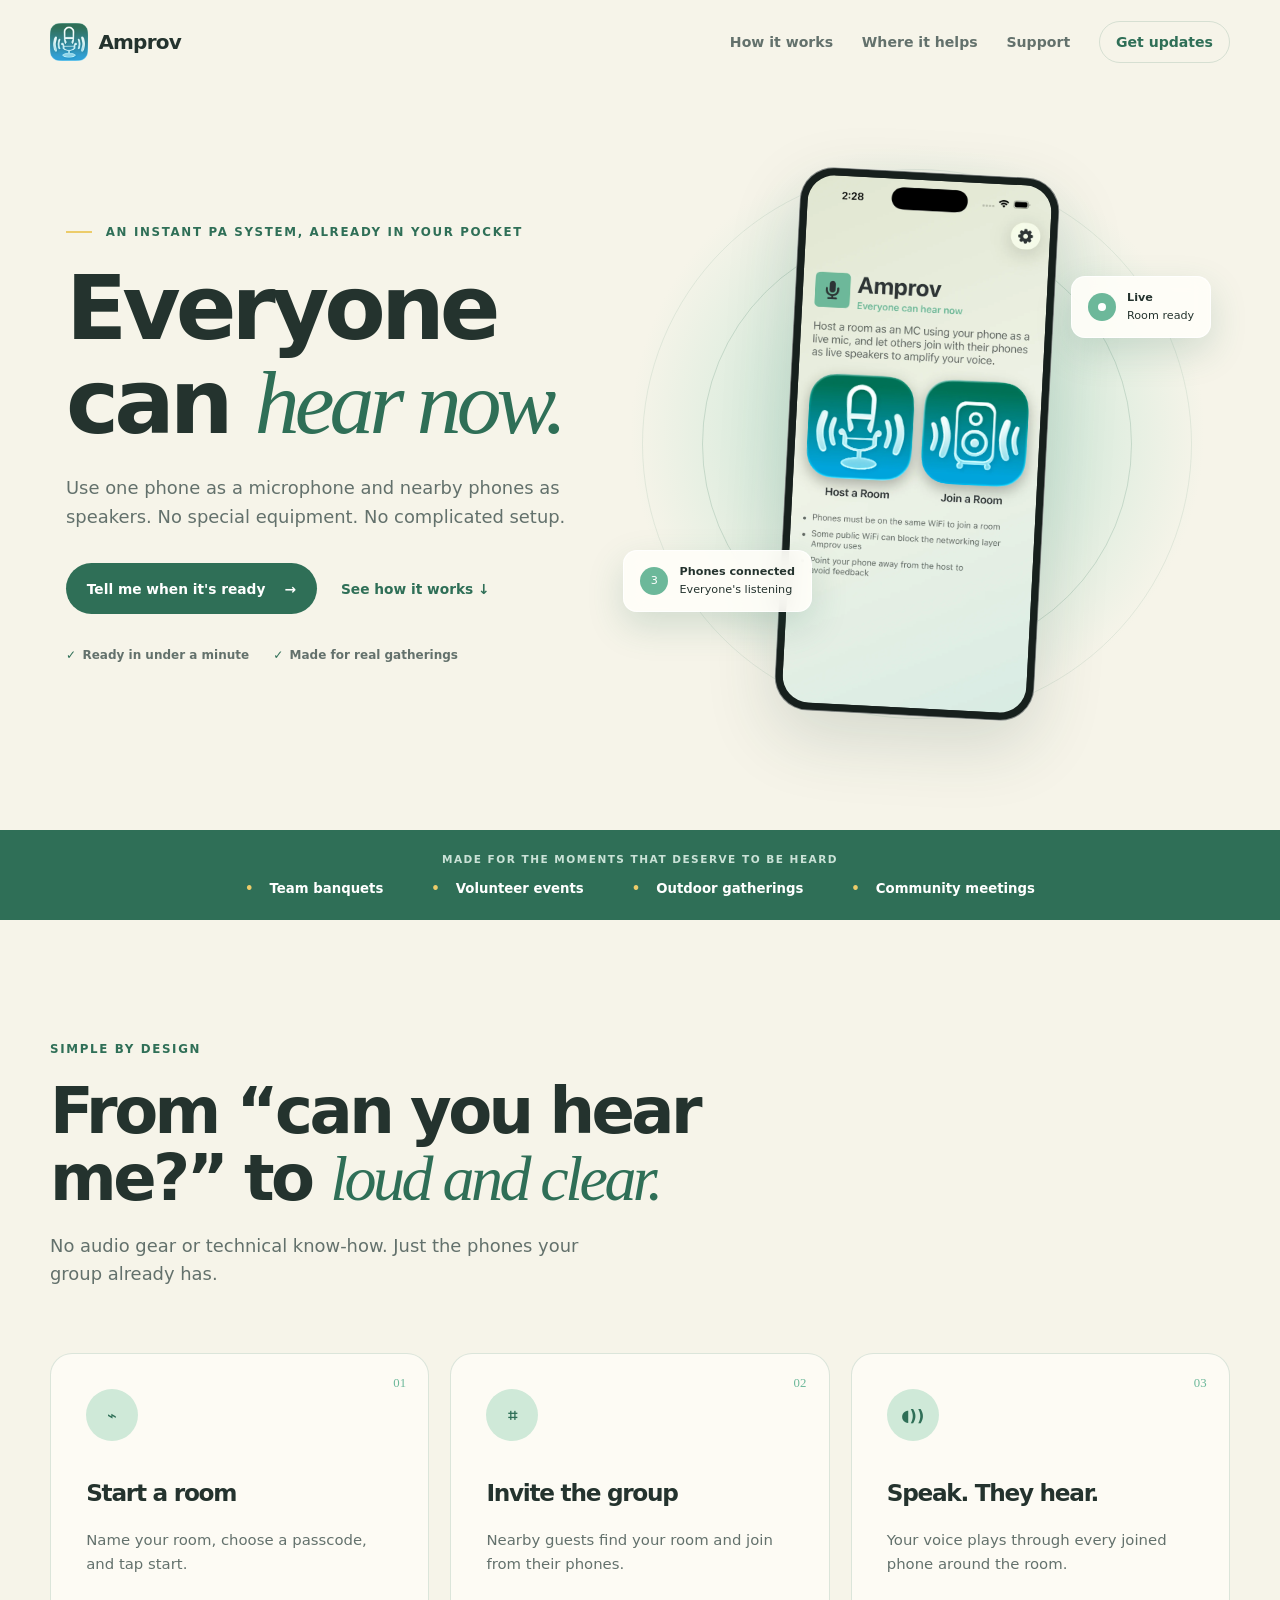
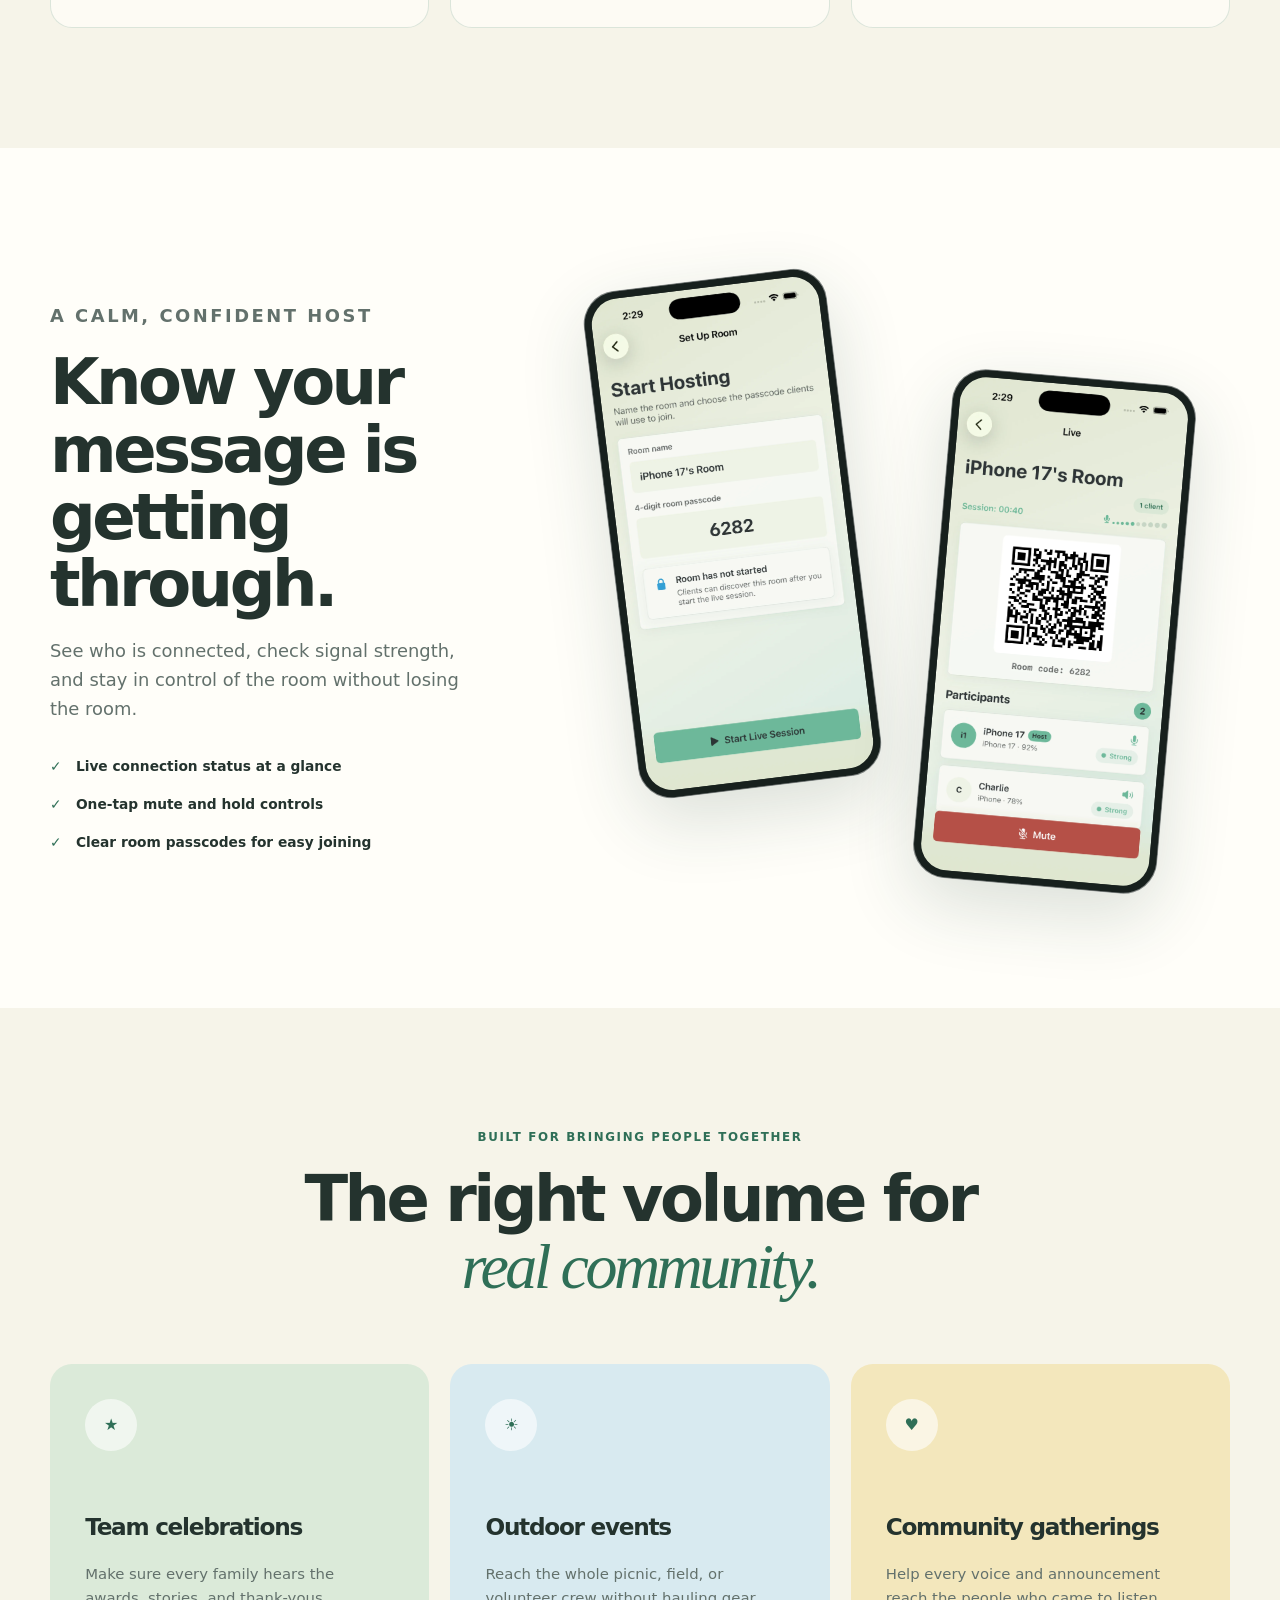
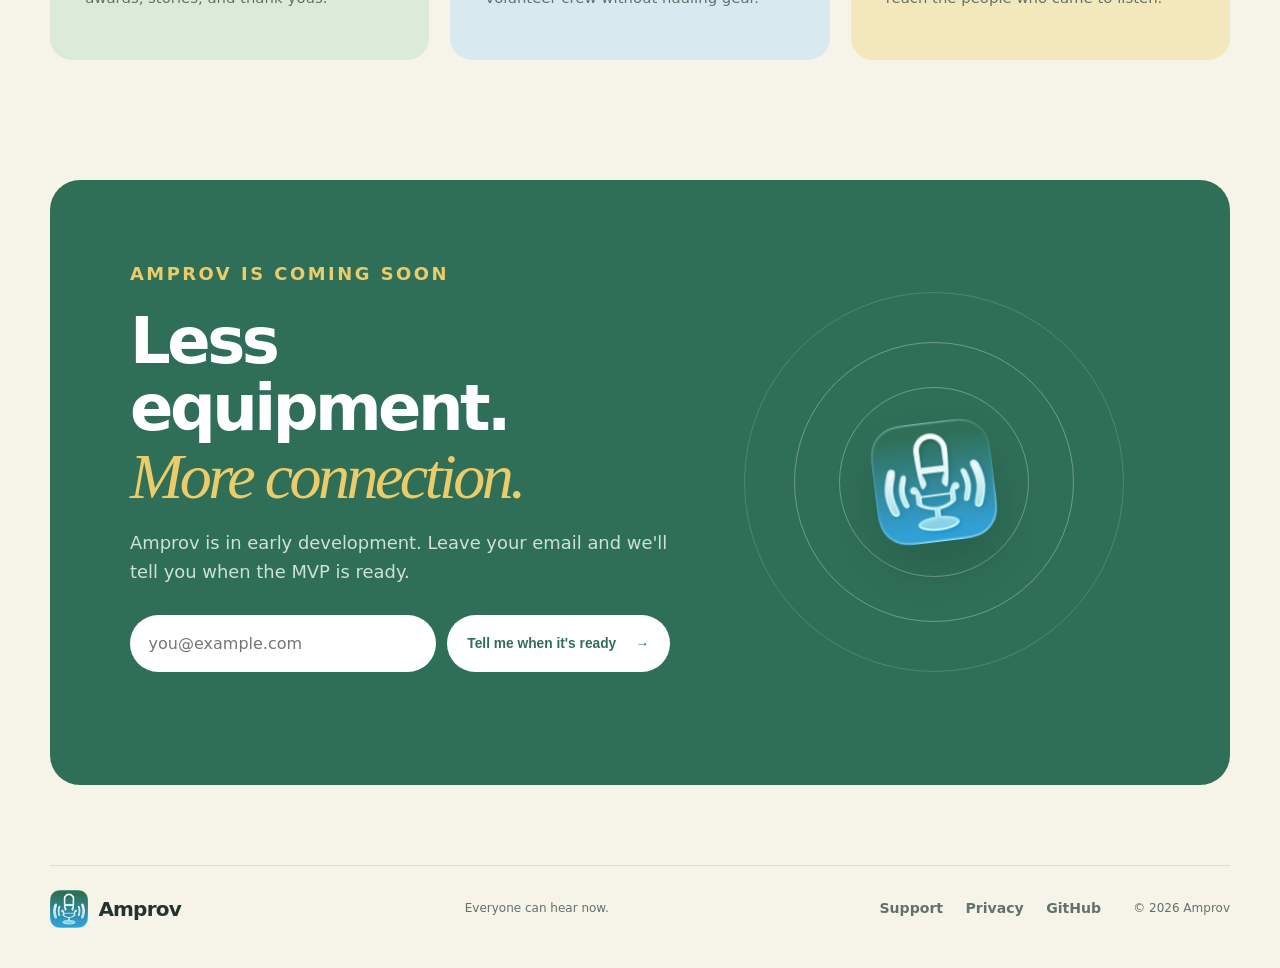
==== commit 28d0383a: "add interest and support forms" ====
--- a/index.html
+++ b/index.html
@@ -12,8 +12,8 @@
     <link rel="icon" type="image/png" sizes="32x32" href="favicon-32x32.png">
     <link rel="icon" type="image/png" sizes="16x16" href="favicon-16x16.png">
     <link rel="apple-touch-icon" sizes="180x180" href="apple-touch-icon.png">
-    <link rel="stylesheet" href="styles.css">
-    <script src="script.js" defer></script>
+    <link rel="stylesheet" href="styles.css?v=2">
+    <script src="script.js?v=2" defer></script>
   </head>
   <body>
     <a class="skip-link" href="#main">Skip to content</a>
@@ -28,6 +28,7 @@
       <nav class="nav-links" aria-label="Main navigation">
         <a href="#how-it-works">How it works</a>
         <a href="#use-cases">Where it helps</a>
+        <a href="support.html">Support</a>
         <a class="nav-cta" href="#availability">Get updates</a>
       </nav>
     </header>
@@ -39,7 +40,7 @@
           <h1>Everyone can <em>hear now.</em></h1>
           <p class="hero-text">Use one phone as a microphone and nearby phones as speakers. No special equipment. No complicated setup.</p>
           <div class="hero-actions">
-            <a class="button button-primary" href="#availability">Join the early list <span aria-hidden="true">→</span></a>
+            <a class="button button-primary" href="#availability">Tell me when it's ready <span aria-hidden="true">→</span></a>
             <a class="text-link" href="#how-it-works">See how it works <span aria-hidden="true">↓</span></a>
           </div>
           <ul class="hero-notes" aria-label="Product benefits">
@@ -153,8 +154,16 @@
         <div>
           <p class="eyebrow light">Amprov is coming soon</p>
           <h2>Less equipment.<br><em>More connection.</em></h2>
-          <p>Amprov is in early development. Follow the project on GitHub to hear when the MVP is ready.</p>
-          <a class="button button-light" href="https://github.com/cwhite616/amprov.com">Follow on GitHub <span aria-hidden="true">→</span></a>
+          <p>Amprov is in early development. Leave your email and we'll tell you when the MVP is ready.</p>
+          <form class="interest-form" action="https://script.google.com/macros/s/AKfycbzHpv-q3PaJ7A8omAG0WsLVrrAjVRnxPwNHCYxzeUTFLCRfQChzuvlJpnMk5OpnmCfG/exec" method="POST" data-async-form>
+            <input type="hidden" name="formType" value="interest">
+            <label class="sr-only" for="interest-email">Email address</label>
+            <div class="inline-form-fields">
+              <input id="interest-email" name="email" type="email" autocomplete="email" placeholder="you@example.com" required>
+              <button class="button button-light" type="submit">Tell me when it's ready <span aria-hidden="true">→</span></button>
+            </div>
+            <p class="form-status form-status-light" data-form-status aria-live="polite"></p>
+          </form>
         </div>
         <div class="availability-art" aria-hidden="true">
           <div class="center-mic">
@@ -176,6 +185,7 @@
       </a>
       <p>Everyone can hear now.</p>
       <div class="footer-links">
+        <a href="support.html">Support</a>
         <a href="privacy.html">Privacy</a>
         <a href="https://github.com/cwhite616/amprov.com">GitHub</a>
       </div>
--- a/styles.css
+++ b/styles.css
@@ -24,6 +24,14 @@
 }
 img { display: block; max-width: 100%; }
 a { color: inherit; }
+.sr-only {
+  position: absolute;
+  width: 1px;
+  height: 1px;
+  overflow: hidden;
+  clip: rect(0, 0, 0, 0);
+  white-space: nowrap;
+}
 .skip-link {
   position: fixed;
   z-index: 100;
@@ -133,6 +141,7 @@
   transition: transform .2s, box-shadow .2s;
 }
 .button:hover { transform: translateY(-2px); box-shadow: 0 12px 28px rgba(36, 51, 46, .2); }
+.button:disabled { cursor: wait; opacity: .7; transform: none; box-shadow: none; }
 .button-primary { color: white; background: var(--green); }
 .text-link { color: var(--green); font-size: .86rem; font-weight: 800; text-decoration: none; }
 .hero-notes {
@@ -275,6 +284,25 @@
 .availability > div > p { color: #cce1d7; }
 .eyebrow.light { color: var(--gold); }
 .button-light { color: var(--green); background: white; }
+.interest-form { max-width: 610px; margin-top: 1.8rem; }
+.inline-form-fields { display: flex; gap: .65rem; }
+.inline-form-fields input {
+  min-width: 0;
+  flex: 1;
+  padding: .9rem 1.1rem;
+  color: var(--ink);
+  background: white;
+  border: 1px solid transparent;
+  border-radius: 999px;
+  font: inherit;
+}
+.inline-form-fields .button { flex: 0 0 auto; border: 0; cursor: pointer; }
+.form-status { min-height: 1.6em; margin: .75rem 0 0; color: var(--muted); font-size: .82rem; font-weight: 700; }
+.form-status-light { color: #dcece5 !important; }
+.form-status-success { color: var(--green); }
+.form-status-light.form-status-success { color: white !important; }
+.form-status-error { color: #9b332f; }
+.form-status-light.form-status-error { color: #ffd7d4 !important; }
 .availability-art { position: relative; display: grid; min-height: 340px; place-items: center; }
 .center-mic { z-index: 2; width: 120px; height: 120px; transform: rotate(-7deg); filter: drop-shadow(0 24px 25px rgba(0,0,0,.15)); }
 .center-mic img { width: 100%; height: 100%; object-fit: contain; }
@@ -300,6 +328,46 @@
 .policy-content p, .policy-content li { color: #4f5e58; }
 .policy-content li { margin-bottom: .65rem; }
 .policy-intro { color: var(--ink) !important; font-size: 1.3rem; font-weight: 600; }
+.support-page { width: min(1050px, calc(100% - 40px)); margin: 4rem auto 8rem; }
+.support-hero {
+  display: grid;
+  grid-template-columns: 1fr auto;
+  align-items: center;
+  gap: 3rem;
+  padding: 4rem 0 5rem;
+}
+.support-hero h1 { margin-bottom: 1rem; font-size: clamp(3.5rem, 8vw, 6rem); }
+.support-hero p:last-child, .support-panel-copy p:last-child { max-width: 560px; color: var(--muted); font-size: 1.08rem; }
+.support-icon { width: 180px; height: 180px; filter: drop-shadow(0 24px 35px rgba(47, 111, 87, .2)); transform: rotate(5deg); }
+.support-icon img { width: 100%; height: 100%; object-fit: contain; }
+.support-panel {
+  display: grid;
+  grid-template-columns: .75fr 1.25fr;
+  gap: 4rem;
+  padding: 4rem;
+  background: var(--paper);
+  border: 1px solid var(--line);
+  border-radius: 28px;
+  box-shadow: var(--shadow);
+}
+.support-panel h2 { font-size: clamp(2.5rem, 4vw, 4rem); }
+.support-form { display: grid; gap: .65rem; }
+.support-form label { margin-top: .7rem; font-size: .78rem; font-weight: 800; }
+.support-form input, .support-form textarea {
+  width: 100%;
+  padding: .9rem 1rem;
+  color: var(--ink);
+  background: var(--cream);
+  border: 1px solid var(--line);
+  border-radius: 12px;
+  font: inherit;
+}
+.support-form textarea { resize: vertical; }
+.support-form .button { justify-self: start; margin-top: 1rem; border: 0; cursor: pointer; }
+input:focus-visible, textarea:focus-visible, button:focus-visible, a:focus-visible {
+  outline: 3px solid var(--gold);
+  outline-offset: 3px;
+}
 
 @media (max-width: 900px) {
   .hero { grid-template-columns: 1fr; padding-top: 70px; text-align: center; }
@@ -312,6 +380,7 @@
   .showcase-copy { max-width: 680px; }
   .availability { grid-template-columns: 1fr; padding: 3.5rem; }
   .availability-art { min-height: 260px; }
+  .support-panel { grid-template-columns: 1fr; gap: 2rem; }
 }
 @media (max-width: 640px) {
   .site-header { min-height: 70px; }
@@ -332,6 +401,12 @@
   .phone-back { left: 0; }
   .phone-front { right: 0; }
   .availability { width: calc(100% - 40px); margin-bottom: 3rem; padding: 2.5rem 1.5rem; }
+  .inline-form-fields { flex-direction: column; }
+  .inline-form-fields .button { width: 100%; }
+  .support-page { margin-top: 1rem; }
+  .support-hero { grid-template-columns: 1fr; padding: 3rem 0; }
+  .support-icon { display: none; }
+  .support-panel { padding: 2rem 1.25rem; }
   .site-footer { grid-template-columns: 1fr 1fr; }
   .copyright { text-align: right; }
 }
